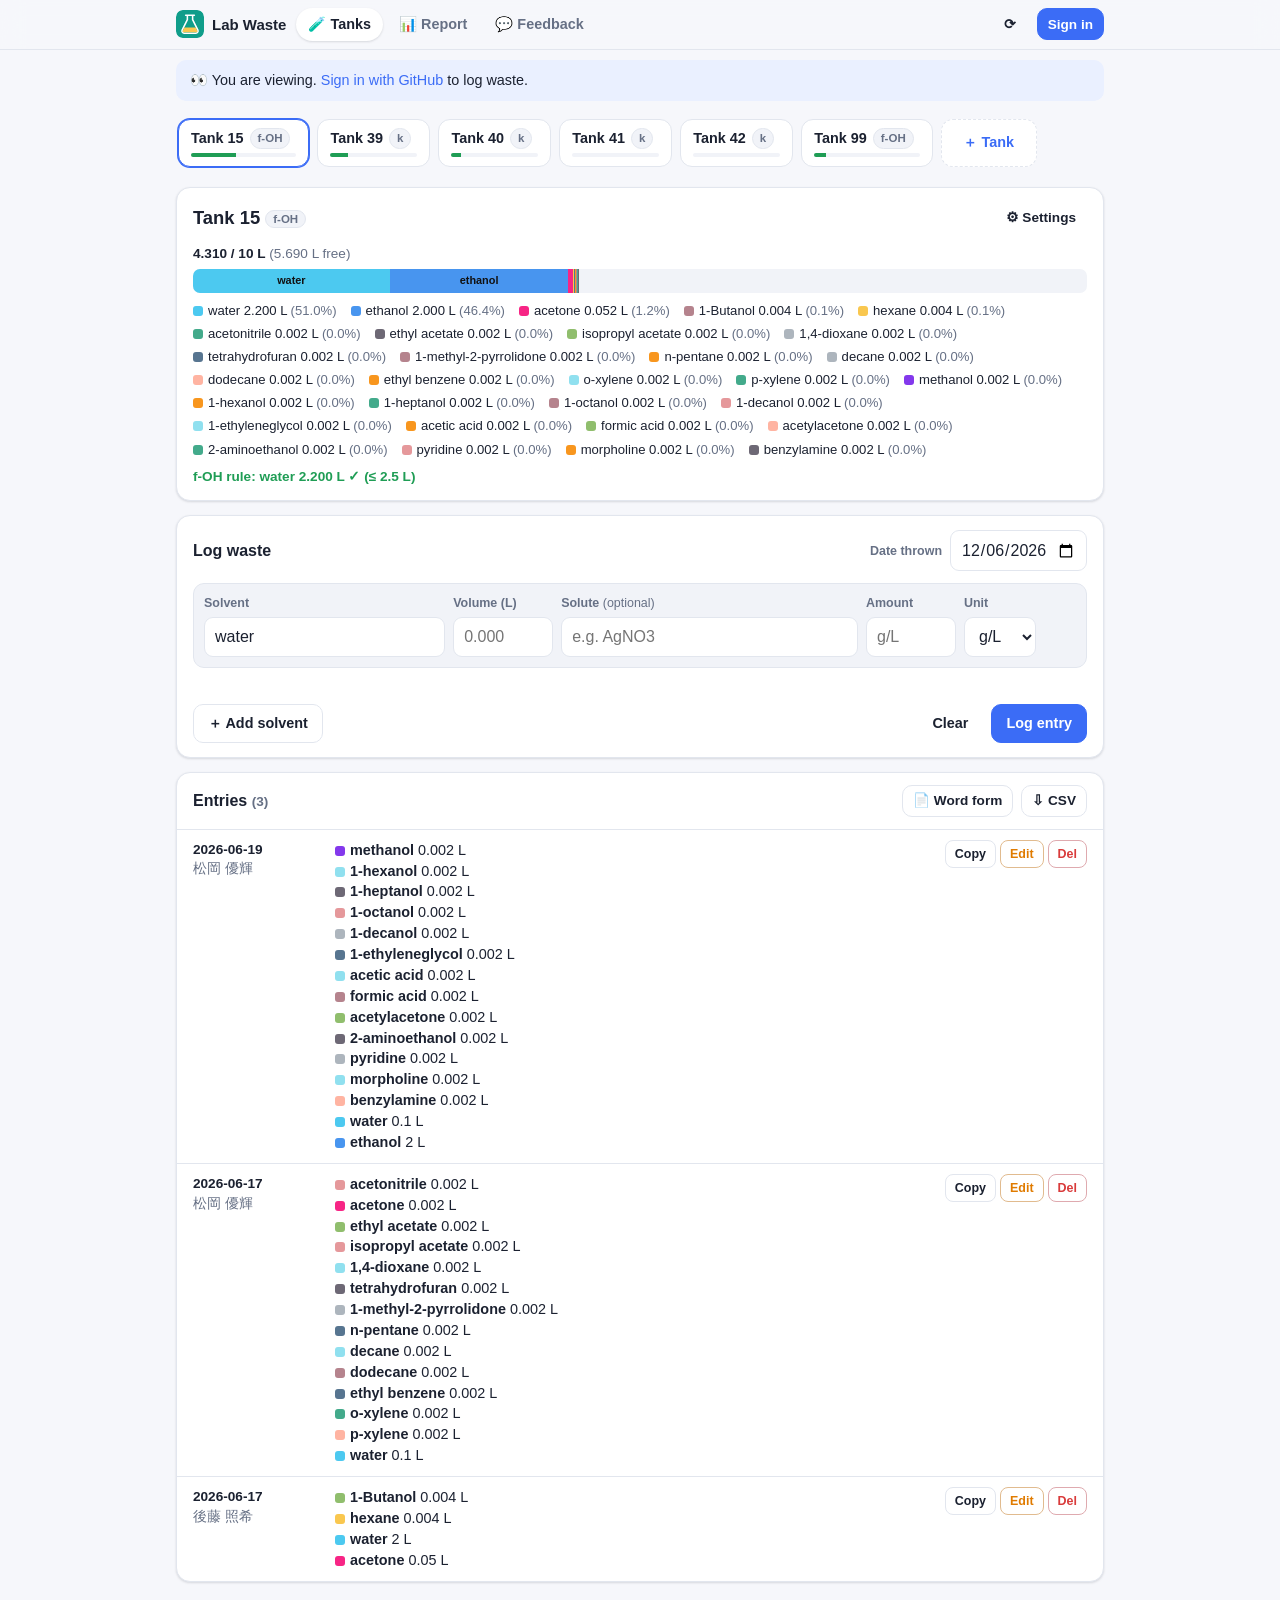
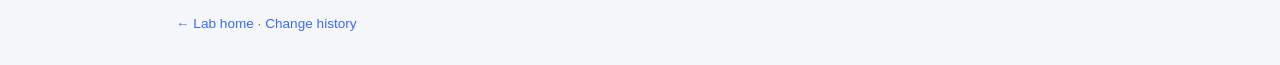
==== waste/index.html @ fe82c705 "Add Lab Waste Tracker on GitHub Pages and a lab home page Replace the PythonAnywhere Flask app with " ====
<!doctype html>
<html lang="en">
<head>
  <meta charset="utf-8">
  <meta name="viewport" content="width=device-width, initial-scale=1, viewport-fit=cover">
  <meta name="description" content="Laboratory waste tank log: what went into each tank, fill levels, and the 様式2の2 Word form.">
  <meta name="theme-color" content="#f6f7fb" media="(prefers-color-scheme: light)">
  <meta name="theme-color" content="#11141b" media="(prefers-color-scheme: dark)">
  <meta name="apple-mobile-web-app-capable" content="yes">
  <meta name="mobile-web-app-capable" content="yes">
  <meta name="apple-mobile-web-app-title" content="Waste">
  <link rel="icon" href="icon.svg" type="image/svg+xml">
  <link rel="apple-touch-icon" href="icon.svg">
  <link rel="manifest" href="manifest.webmanifest">
  <title>Lab Waste Tracker</title>
  <link rel="stylesheet" href="styles.css">
  <script type="module" src="app.js"></script>
</head>
<body>
  <header class="topbar">
    <div class="topbar-inner">
      <a class="brand" href="../" title="Lab home"><img src="icon.svg" alt="" width="28" height="28"><span>Lab Waste</span></a>
      <nav id="nav" class="nav" aria-label="Main"></nav>
      <span class="spacer"></span>
      <button class="btn ghost small" id="refresh" title="Load the latest data" aria-label="Refresh">⟳</button>
      <div id="account"></div>
    </div>
  </header>
  <div id="banner" class="banner no-print"></div>
  <main id="view" class="container" tabindex="-1"><p class="muted">Loading…</p></main>
  <footer class="container foot no-print"><a href="../">← Lab home</a> · <a href="https://github.com/purin1999/Lab-management/commits/main/waste/data.json" target="_blank" rel="noopener">Change history</a></footer>
  <div id="modal-root"></div>
  <div id="toast" role="status" aria-live="polite"></div>
  <noscript>This app needs JavaScript enabled.</noscript>
</body>
</html>
---- waste/styles.css ----
/* ===== Tokens (same palette as the Research dashboard) ===== */
:root {
  --bg: #f6f7fb; --surface: #ffffff; --surface-2: #f1f3f8; --text: #1b2130; --muted: #667085;
  --border: #e2e6ee; --accent: #3b6cf6; --accent-ink: #ffffff;
  --shadow: 0 1px 2px rgba(16, 24, 40, .06), 0 1px 3px rgba(16, 24, 40, .08);
  --good: #1f9d55; --good-bg: #e5f6eb;
  --bad: #d93b3b; --bad-bg: #fdeaea;
  --warn: #e07b00; --warn-bg: #fff0dc;
  --info-bg: #eaf0ff;
  --radius: 14px;
  color-scheme: light;
}
@media (prefers-color-scheme: dark) {
  :root:not([data-theme="light"]) {
    --bg: #11141b; --surface: #1a1f29; --surface-2: #232a36; --text: #e8ebf2; --muted: #9aa4b5;
    --border: #2d3544; --accent: #6b90ff; --accent-ink: #0b1020; --shadow: 0 1px 2px rgba(0,0,0,.4);
    --good: #3ccf7a; --good-bg: #173626; --bad: #ff6b6b; --bad-bg: #3e1d20;
    --warn: #ff9f3a; --warn-bg: #3d2a14; --info-bg: #1c2742;
    color-scheme: dark;
  }
}
:root[data-theme="dark"] {
  --bg: #11141b; --surface: #1a1f29; --surface-2: #232a36; --text: #e8ebf2; --muted: #9aa4b5;
  --border: #2d3544; --accent: #6b90ff; --accent-ink: #0b1020; --shadow: 0 1px 2px rgba(0,0,0,.4);
  --good: #3ccf7a; --good-bg: #173626; --bad: #ff6b6b; --bad-bg: #3e1d20;
  --warn: #ff9f3a; --warn-bg: #3d2a14; --info-bg: #1c2742;
  color-scheme: dark;
}

/* ===== Base ===== */
* { box-sizing: border-box; }
html { -webkit-text-size-adjust: 100%; }
body {
  margin: 0; background: var(--bg); color: var(--text); overflow-x: hidden;
  font: 15px/1.45 -apple-system, BlinkMacSystemFont, "SF Pro Text", "Segoe UI", Roboto, "Hiragino Sans", "Noto Sans JP", "Helvetica Neue", Arial, sans-serif;
  padding-bottom: env(safe-area-inset-bottom);
}
body.modal-open { overflow: hidden; }
body.busy { cursor: progress; }
body.busy button[type=submit] { opacity: .6; pointer-events: none; }
a { color: var(--accent); text-decoration: none; }
h1, h2, h3 { line-height: 1.25; margin: 0; }
h1 { font-size: 1.4rem; margin: 4px 0 12px; }
h2 { font-size: 1.15rem; }
h3 { font-size: 1rem; }
code { font-size: .9em; background: var(--surface-2); padding: 1px 5px; border-radius: 5px; }
.muted { color: var(--muted); }
.small { font-size: .85rem; }
.good { color: var(--good); }
.bad { color: var(--bad); }
.center { text-align: center; }
.nowrap { white-space: nowrap; }
.hidden { display: none !important; }
.spacer { flex: 1; }
.row { display: flex; gap: 8px; align-items: center; flex-wrap: wrap; }
.row.space { justify-content: space-between; margin: 10px 0 6px; }
.stack > * + * { margin-top: 12px; }
.container { max-width: 960px; margin: 0 auto; padding: 16px; padding-left: max(16px, env(safe-area-inset-left)); padding-right: max(16px, env(safe-area-inset-right)); }
.container > * + * { margin-top: 14px; }
.foot { color: var(--muted); font-size: .85rem; padding-bottom: 32px; }

/* ===== Top bar ===== */
.topbar {
  position: sticky; top: 0; z-index: 20;
  background: color-mix(in srgb, var(--bg) 88%, transparent);
  backdrop-filter: saturate(1.4) blur(12px); -webkit-backdrop-filter: saturate(1.4) blur(12px);
  border-bottom: 1px solid var(--border); padding-top: env(safe-area-inset-top);
}
.topbar-inner { max-width: 960px; margin: 0 auto; padding: 8px 16px; display: flex; align-items: center; gap: 10px; flex-wrap: wrap; }
.brand { display: flex; align-items: center; gap: 8px; color: var(--text); font-weight: 700; }
.brand img { border-radius: 7px; }
.nav { display: flex; gap: 4px; }
.nav a { padding: 6px 12px; border-radius: 999px; color: var(--muted); font-weight: 600; font-size: .9rem; white-space: nowrap; }
.nav a.on { background: var(--surface); color: var(--text); box-shadow: var(--shadow); }
@media (max-width: 560px) {
  .nav { order: 10; width: 100%; justify-content: space-between; }
  .nav a { flex: 1; text-align: center; padding: 6px 4px; }
}
.banner .inner { max-width: 928px; margin: 10px auto 0; padding: 10px 14px; border-radius: 10px; font-size: .9rem; }
.banner .inner.info { background: var(--info-bg); }
.banner .inner.warn { background: var(--warn-bg); }
.banner:empty { display: none; }
@media (max-width: 960px) { .banner .inner { margin: 10px 16px 0; } }

/* ===== Buttons & fields ===== */
.btn {
  appearance: none; border: 1px solid var(--border); background: var(--surface); color: var(--text);
  font: inherit; font-weight: 600; font-size: .9rem; padding: 8px 14px; border-radius: 10px; cursor: pointer;
  display: inline-flex; align-items: center; gap: 6px; min-height: 38px; white-space: nowrap;
}
.btn:hover { background: var(--surface-2); }
.btn:disabled { opacity: .5; cursor: not-allowed; }
.btn.primary { background: var(--accent); border-color: var(--accent); color: var(--accent-ink); }
.btn.primary:hover { filter: brightness(1.06); }
.btn.warn { background: var(--warn); border-color: var(--warn); color: #fff; }
.btn.danger { color: var(--bad); }
.btn.ghost { background: transparent; border-color: transparent; }
.btn.small { padding: 5px 10px; min-height: 32px; font-size: .85rem; }
.btn.tiny { padding: 2px 9px; min-height: 28px; font-size: .78rem; border-radius: 8px; }
.btn.tiny.warn { background: var(--surface); color: var(--warn); border-color: color-mix(in srgb, var(--warn) 40%, var(--border)); }
.btn.tiny.danger { border-color: color-mix(in srgb, var(--bad) 35%, var(--border)); }

.f { display: flex; flex-direction: column; gap: 4px; min-width: 0; }
.f > span { font-size: .78rem; color: var(--muted); font-weight: 600; }
.f em { font-weight: 400; font-style: normal; }
.f.inline { flex-direction: row; align-items: center; gap: 8px; }
input, select, textarea {
  font: inherit; font-size: 16px; /* no iOS zoom */ color: var(--text); background: var(--surface);
  border: 1px solid var(--border); border-radius: 9px; padding: 7px 10px; width: 100%; min-width: 0;
}
input:focus, select:focus, textarea:focus { outline: 2px solid color-mix(in srgb, var(--accent) 45%, transparent); outline-offset: 0; border-color: var(--accent); }
textarea { resize: vertical; margin-bottom: 8px; }
.grid2 { display: grid; grid-template-columns: 1fr 1fr; gap: 10px; }

/* ===== Cards ===== */
.card { background: var(--surface); border: 1px solid var(--border); border-radius: var(--radius); box-shadow: var(--shadow); overflow: hidden; }
.pad, .card.pad { padding: 14px 16px; }
.card-head { padding: 12px 16px; border-bottom: 1px solid var(--border); }
.badge { display: inline-block; font-size: .72rem; font-weight: 700; padding: 1px 7px; border-radius: 999px; background: var(--surface-2); color: var(--muted); border: 1px solid var(--border); vertical-align: middle; }
.badge.dark { background: var(--text); color: var(--bg); border-color: var(--text); }
.note { padding: 8px 12px; border-radius: 9px; margin: 0 0 10px; }
.note.warn { background: var(--warn-bg); }
.note.info { background: var(--info-bg); }

/* ===== Tank chips ===== */
.chips { display: flex; gap: 8px; overflow-x: auto; padding: 2px 2px 6px; scrollbar-width: thin; -webkit-overflow-scrolling: touch; }
.chip {
  flex: none; display: flex; flex-wrap: wrap; align-items: center; gap: 4px 6px; padding: 8px 12px 9px; min-width: 96px;
  border-radius: 12px; background: var(--surface); border: 1px solid var(--border); color: var(--text); font: inherit; font-size: .9rem; cursor: pointer;
}
.chip.on { border-color: var(--accent); box-shadow: 0 0 0 1px var(--accent); }
.chip.add { color: var(--accent); font-weight: 600; justify-content: center; border-style: dashed; }
.chip .mini { flex-basis: 100%; height: 4px; border-radius: 4px; background: var(--surface-2); overflow: hidden; }
.chip .mini span { display: block; height: 100%; background: var(--good); }
.chip.near .mini span { background: var(--warn); }
.chip.full .mini span { background: var(--bad); }

/* ===== Storage ===== */
.storage.near { border-color: color-mix(in srgb, var(--warn) 55%, var(--border)); }
.storage.full { border-color: color-mix(in srgb, var(--bad) 55%, var(--border)); }
.bar { display: flex; height: 14px; border-radius: 7px; background: var(--surface-2); overflow: hidden; margin: 4px 0 8px; }
.bar.tall { height: 24px; }
.seg { display: flex; align-items: center; justify-content: center; color: #111; font-size: .68rem; font-weight: 600; overflow: hidden; white-space: nowrap; }
.legend { display: flex; flex-wrap: wrap; gap: 4px 14px; font-size: .82rem; }
.lg i, .sl i, .tile i { display: inline-block; width: 10px; height: 10px; border-radius: 3px; margin-right: 5px; vertical-align: -1px; }
.rule { margin: 8px 0 0; font-size: .85rem; font-weight: 600; }

/* ===== Entry form ===== */
.form.editing { border-color: var(--warn); box-shadow: 0 0 0 1px var(--warn); }
.form h3 { margin-right: 8px; }
.form .f.inline input { width: auto; }
#srows { margin: 12px 0 4px; }
.srow {
  position: relative; display: grid; gap: 8px; padding: 10px; margin-bottom: 8px;
  border: 1px solid var(--border); border-radius: 11px; background: var(--surface-2);
  grid-template-columns: minmax(120px, 1.3fr) 100px minmax(110px, 1.6fr) 90px 72px 32px;
  align-items: end;
}
.srow input, .srow select { height: 40px; }
.srow .rm { align-self: end; justify-content: center; min-height: 38px; padding: 0; }
.srow .hint { grid-column: 1 / -1; }
.srow .hint:empty { display: none; }
@media (max-width: 680px) {
  .srow { grid-template-columns: 1fr 1fr; padding-right: 44px; }
  .srow .solute { grid-column: 1 / -1; }
  .srow .amt, .srow .unit { grid-column: auto; }
  .srow input, .srow select { height: 40px; }
.srow .rm { position: absolute; top: 8px; right: 8px; width: 30px; min-height: 30px; }
}
.preview { min-height: 1.2em; margin: 6px 0 12px; font-weight: 600; }

/* ===== Entries list ===== */
.entries > .entry { display: grid; grid-template-columns: 130px 1fr auto; gap: 6px 12px; padding: 10px 16px; border-bottom: 1px solid var(--border); align-items: start; }
.entries > .entry:last-child { border-bottom: 0; }
.entry.editing { background: var(--warn-bg); }
.entry .meta { display: flex; flex-direction: column; font-size: .85rem; }
.entry .date { font-weight: 700; }
.entry .by { color: var(--muted); overflow-wrap: anywhere; }
.entry .lines { font-size: .9rem; min-width: 0; overflow-wrap: anywhere; }
.entry .acts { display: flex; gap: 4px; }
@media (max-width: 560px) {
  .entries > .entry { grid-template-columns: 1fr auto; }
  .entry .meta { flex-direction: row; gap: 8px; }
  .entry .lines { grid-column: 1 / -1; grid-row: 2; }
}

/* ===== Lists ===== */
.list .li { display: flex; align-items: center; gap: 10px; padding: 10px 16px; border-top: 1px solid var(--border); flex-wrap: wrap; }
.list .li:first-child { border-top: 0; }
.list .li.col { flex-direction: column; align-items: stretch; gap: 2px; }
.pre { white-space: pre-wrap; overflow-wrap: anywhere; }
details.archived > summary { padding: 12px 16px; cursor: pointer; font-weight: 600; font-size: .9rem; }
details.archived[open] > summary { border-bottom: 1px solid var(--border); }
details.help summary { cursor: pointer; color: var(--accent); font-size: .9rem; }
details.help ol { padding-left: 20px; }
details.help li { margin: 4px 0; }

/* ===== Report ===== */
.big { font-size: 1.6rem; font-weight: 700; }
.tiles { display: grid; grid-template-columns: repeat(auto-fill, minmax(140px, 1fr)); gap: 8px; margin-top: 8px; }
.tile { border: 1px solid var(--border); border-radius: 10px; padding: 6px 10px; }
.trunc { white-space: nowrap; overflow: hidden; text-overflow: ellipsis; }
.tiny-t { font-size: .72rem; }
details.more { margin-top: 10px; }
details.more summary { cursor: pointer; color: var(--accent); font-size: .88rem; }
details.more .tbl { margin-top: 6px; max-width: 420px; }
.tscroll { overflow-x: auto; -webkit-overflow-scrolling: touch; }
.tbl { width: 100%; border-collapse: collapse; font-size: .88rem; }
.tbl th, .tbl td { padding: 6px 12px; border-bottom: 1px solid var(--border); text-align: left; vertical-align: middle; }
.tbl th { background: var(--surface-2); font-size: .78rem; color: var(--muted); }
.tbl .n { text-align: right; font-variant-numeric: tabular-nums; }
.tbl tbody + tbody { border-top: 2px solid var(--border); }
.tbl tr.sum td { background: var(--surface-2); }
.totals { max-width: 420px; }

/* ===== Modal ===== */
#modal-root .backdrop { position: fixed; inset: 0; background: rgba(10, 14, 22, .45); z-index: 40; }
.modal {
  position: fixed; z-index: 41; left: 50%; top: 50%; transform: translate(-50%, -50%);
  width: min(480px, calc(100vw - 24px)); max-height: calc(100dvh - 40px); display: flex; flex-direction: column;
  background: var(--surface); border-radius: 16px; box-shadow: 0 20px 50px rgba(0,0,0,.3); border: 1px solid var(--border);
}
.modal-head { display: flex; align-items: center; justify-content: space-between; padding: 12px 12px 8px 18px; }
.modal-body { padding: 4px 18px 16px; overflow-y: auto; }
.modal-body form.pane > * + * { margin-top: 10px; }
.modal-foot { display: flex; gap: 8px; justify-content: flex-end; padding: 12px 18px; border-top: 1px solid var(--border); }
.seg-tabs { display: flex; background: var(--surface-2); padding: 3px; border-radius: 10px; margin-bottom: 12px; }
.seg-tabs button { flex: 1; border: 0; background: transparent; font: inherit; font-weight: 600; font-size: .88rem; padding: 6px; border-radius: 8px; color: var(--muted); cursor: pointer; }
.seg-tabs button.on { background: var(--surface); color: var(--text); box-shadow: var(--shadow); }
.seg-tabs button.danger-t.on { color: var(--bad); }

/* ===== Toast ===== */
#toast {
  position: fixed; left: 50%; bottom: calc(20px + env(safe-area-inset-bottom)); transform: translate(-50%, 30px);
  background: var(--text); color: var(--bg); padding: 10px 16px; border-radius: 12px; font-size: .9rem; max-width: calc(100vw - 32px);
  opacity: 0; pointer-events: none; transition: .2s; z-index: 60; white-space: pre-line;
}
#toast.show { opacity: 1; transform: translate(-50%, 0); }

/* ===== Print ===== */
@media print {
  .topbar, .no-print, .foot, #toast { display: none !important; }
  body { background: #fff; }
  .card { box-shadow: none; break-inside: avoid; }
  .bar, .seg, .tile i { -webkit-print-color-adjust: exact; print-color-adjust: exact; }
}
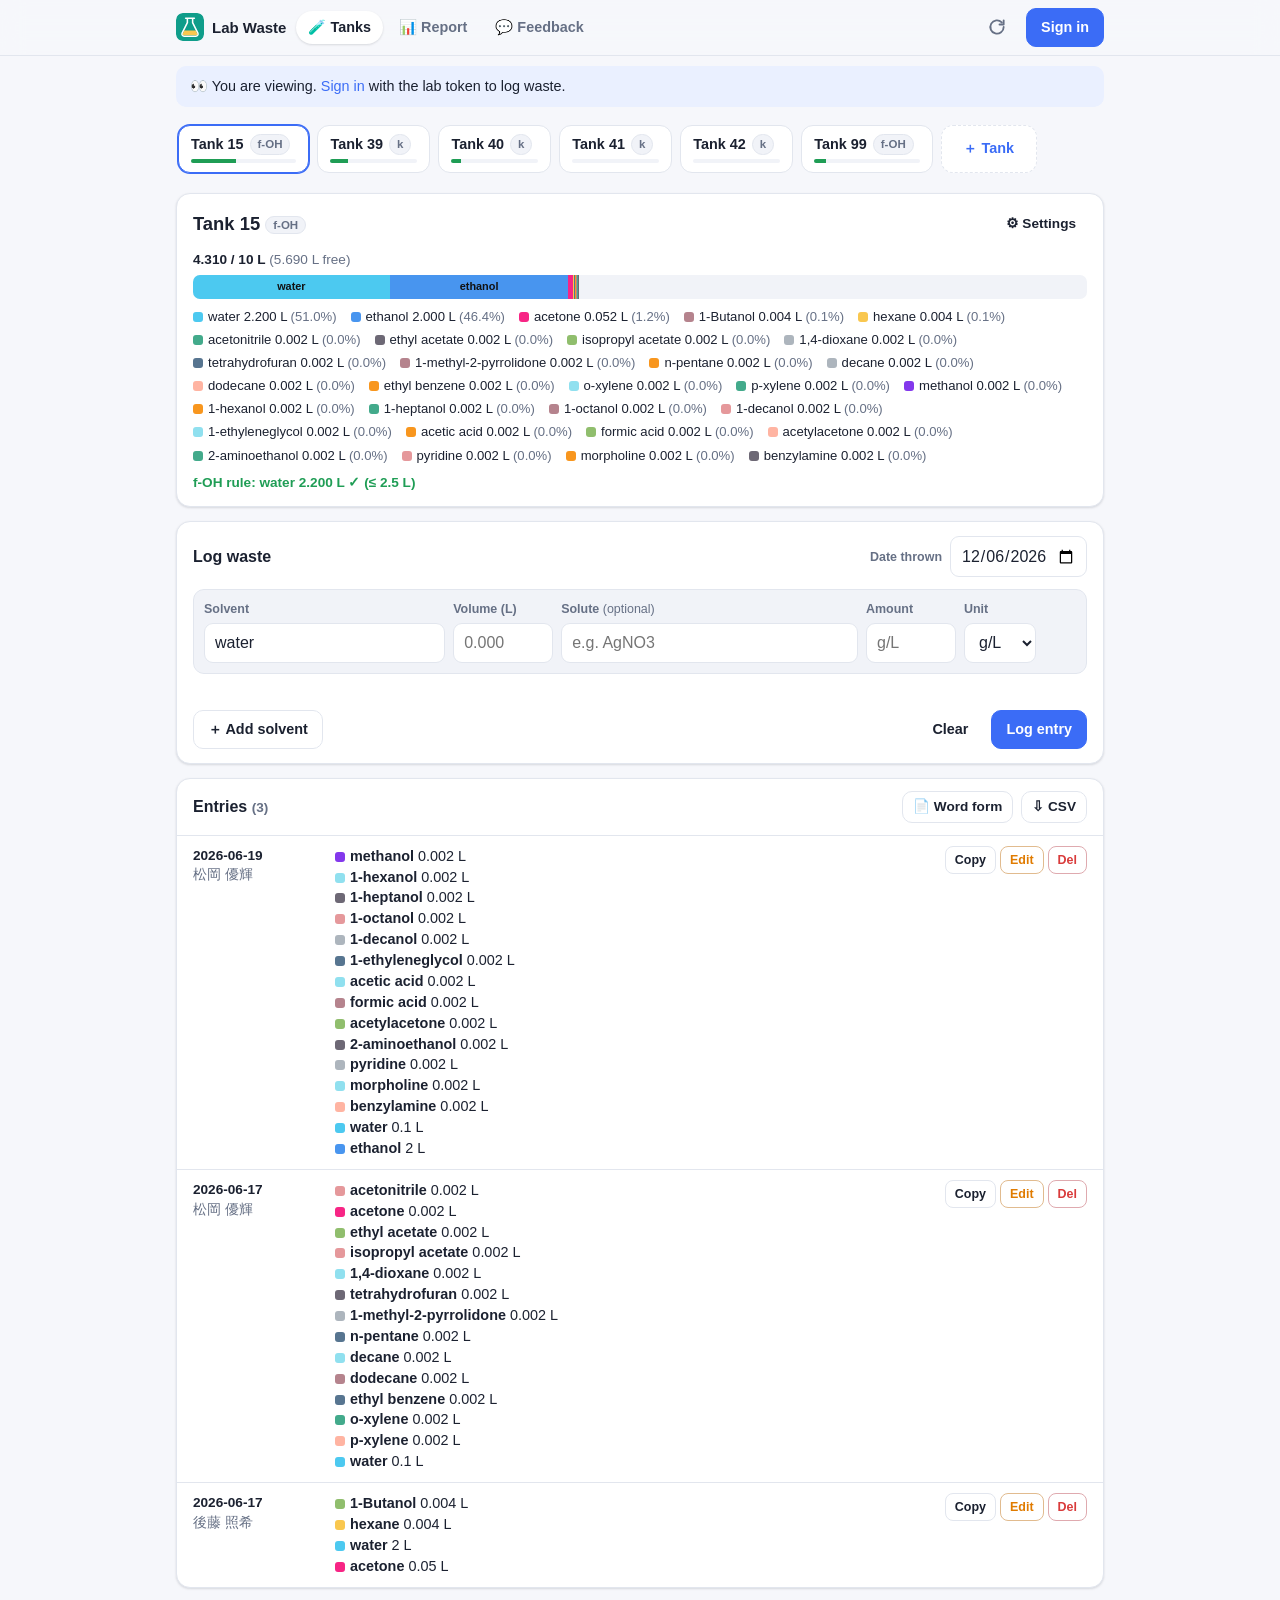
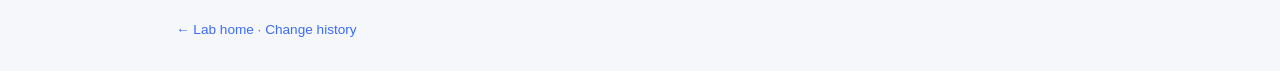
==== commit 03151789: "Home-screen icons, keep the dashboard inside the Lab app, refresh button - Lab home gets a manifest " ====
--- a/waste/index.html
+++ b/waste/index.html
@@ -10,7 +10,7 @@
   <meta name="mobile-web-app-capable" content="yes">
   <meta name="apple-mobile-web-app-title" content="Waste">
   <link rel="icon" href="icon.svg" type="image/svg+xml">
-  <link rel="apple-touch-icon" href="icon.svg">
+  <link rel="apple-touch-icon" href="icon-180.png">
   <link rel="manifest" href="manifest.webmanifest">
   <title>Lab Waste Tracker</title>
   <link rel="stylesheet" href="styles.css">
@@ -22,7 +22,7 @@
       <a class="brand" href="../" title="Lab home"><img src="icon.svg" alt="" width="28" height="28"><span>Lab Waste</span></a>
       <nav id="nav" class="nav" aria-label="Main"></nav>
       <span class="spacer"></span>
-      <button class="btn ghost small" id="refresh" title="Load the latest data" aria-label="Refresh">⟳</button>
+      <button class="btn ghost icon-btn" id="refresh" title="Load the latest data" aria-label="Refresh"><svg viewBox="0 0 24 24" width="20" height="20" aria-hidden="true"><path d="M20 12a8 8 0 1 1-2.34-5.66M20 4v5h-5" fill="none" stroke="currentColor" stroke-width="2.2" stroke-linecap="round" stroke-linejoin="round"/></svg></button>
       <div id="account"></div>
     </div>
   </header>
--- a/waste/styles.css
+++ b/waste/styles.css
@@ -96,6 +96,10 @@
 .btn.danger { color: var(--bad); }
 .btn.ghost { background: transparent; border-color: transparent; }
 .btn.small { padding: 5px 10px; min-height: 32px; font-size: .85rem; }
+.icon-btn { width: 38px; height: 38px; min-height: 38px; padding: 0; justify-content: center; border-radius: 50%; color: var(--muted); }
+.icon-btn:hover { color: var(--text); }
+.icon-btn.spin svg { animation: spin .7s linear infinite; }
+@keyframes spin { to { transform: rotate(360deg); } }
 .btn.tiny { padding: 2px 9px; min-height: 28px; font-size: .78rem; border-radius: 8px; }
 .btn.tiny.warn { background: var(--surface); color: var(--warn); border-color: color-mix(in srgb, var(--warn) 40%, var(--border)); }
 .btn.tiny.danger { border-color: color-mix(in srgb, var(--bad) 35%, var(--border)); }
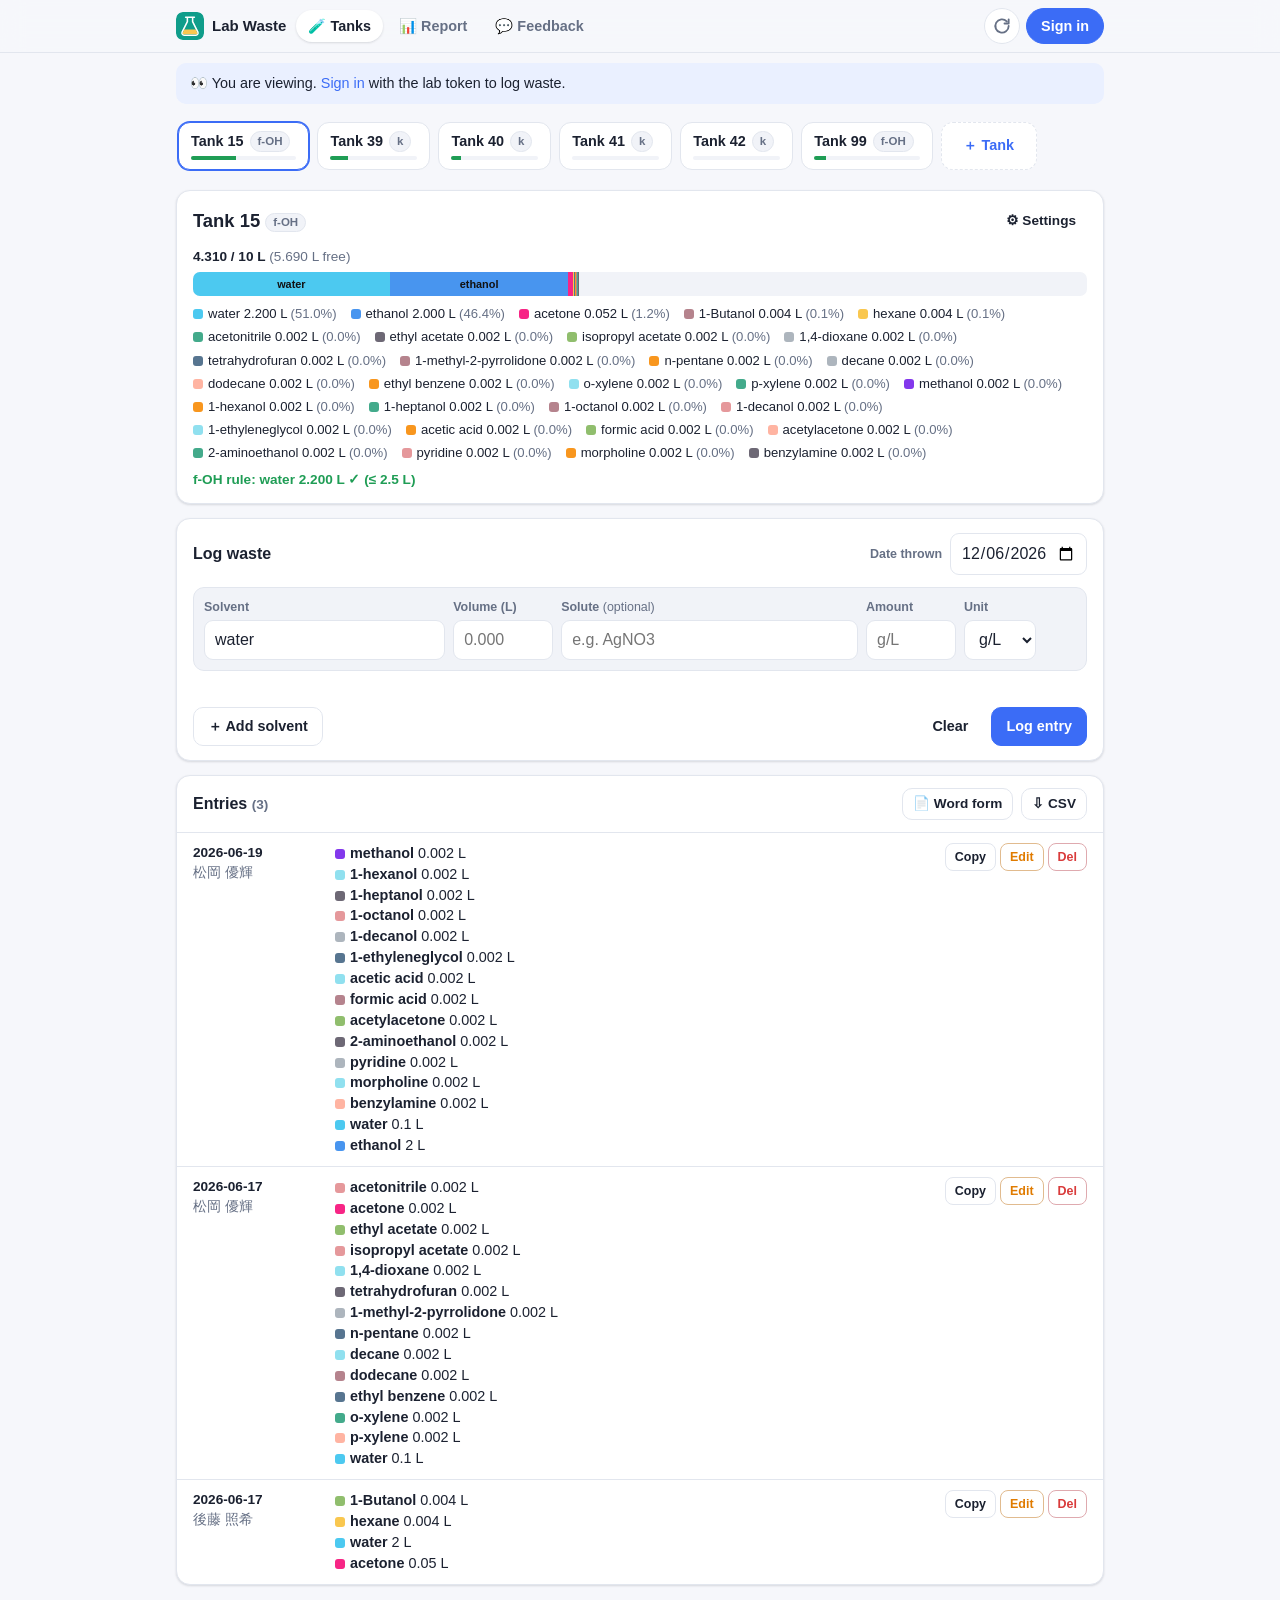
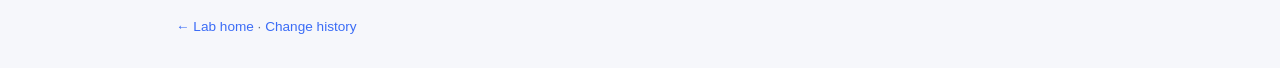
==== commit 39c69845: "Group refresh with the account button in the top bar The refresh button floated on its own between t" ====
--- a/waste/index.html
+++ b/waste/index.html
@@ -21,9 +21,10 @@
     <div class="topbar-inner">
       <a class="brand" href="../" title="Lab home"><img src="icon.svg" alt="" width="28" height="28"><span>Lab Waste</span></a>
       <nav id="nav" class="nav" aria-label="Main"></nav>
-      <span class="spacer"></span>
-      <button class="btn ghost icon-btn" id="refresh" title="Load the latest data" aria-label="Refresh"><svg viewBox="0 0 24 24" width="20" height="20" aria-hidden="true"><path d="M20 12a8 8 0 1 1-2.34-5.66M20 4v5h-5" fill="none" stroke="currentColor" stroke-width="2.2" stroke-linecap="round" stroke-linejoin="round"/></svg></button>
-      <div id="account"></div>
+      <div class="top-actions">
+        <button class="btn pill icon-btn" id="refresh" title="Load the latest data" aria-label="Refresh"><svg viewBox="0 0 24 24" width="20" height="20" aria-hidden="true"><path d="M20 12a8 8 0 1 1-2.34-5.66M20 4v5h-5" fill="none" stroke="currentColor" stroke-width="2.2" stroke-linecap="round" stroke-linejoin="round"/></svg></button>
+        <div id="account"></div>
+      </div>
     </div>
   </header>
   <div id="banner" class="banner no-print"></div>
--- a/waste/styles.css
+++ b/waste/styles.css
@@ -96,7 +96,12 @@
 .btn.danger { color: var(--bad); }
 .btn.ghost { background: transparent; border-color: transparent; }
 .btn.small { padding: 5px 10px; min-height: 32px; font-size: .85rem; }
-.icon-btn { width: 38px; height: 38px; min-height: 38px; padding: 0; justify-content: center; border-radius: 50%; color: var(--muted); }
+/* Refresh + account sit together on the right as one group of matching pills. */
+.top-actions { margin-left: auto; display: flex; align-items: center; gap: 6px; }
+#account { display: contents; }
+.btn.pill { height: 36px; min-height: 36px; padding: 0 14px; border-radius: 999px; background: var(--surface); }
+.btn.pill.primary { background: var(--accent); }
+.icon-btn { width: 36px; padding: 0 !important; justify-content: center; color: var(--muted); }
 .icon-btn:hover { color: var(--text); }
 .icon-btn.spin svg { animation: spin .7s linear infinite; }
 @keyframes spin { to { transform: rotate(360deg); } }
